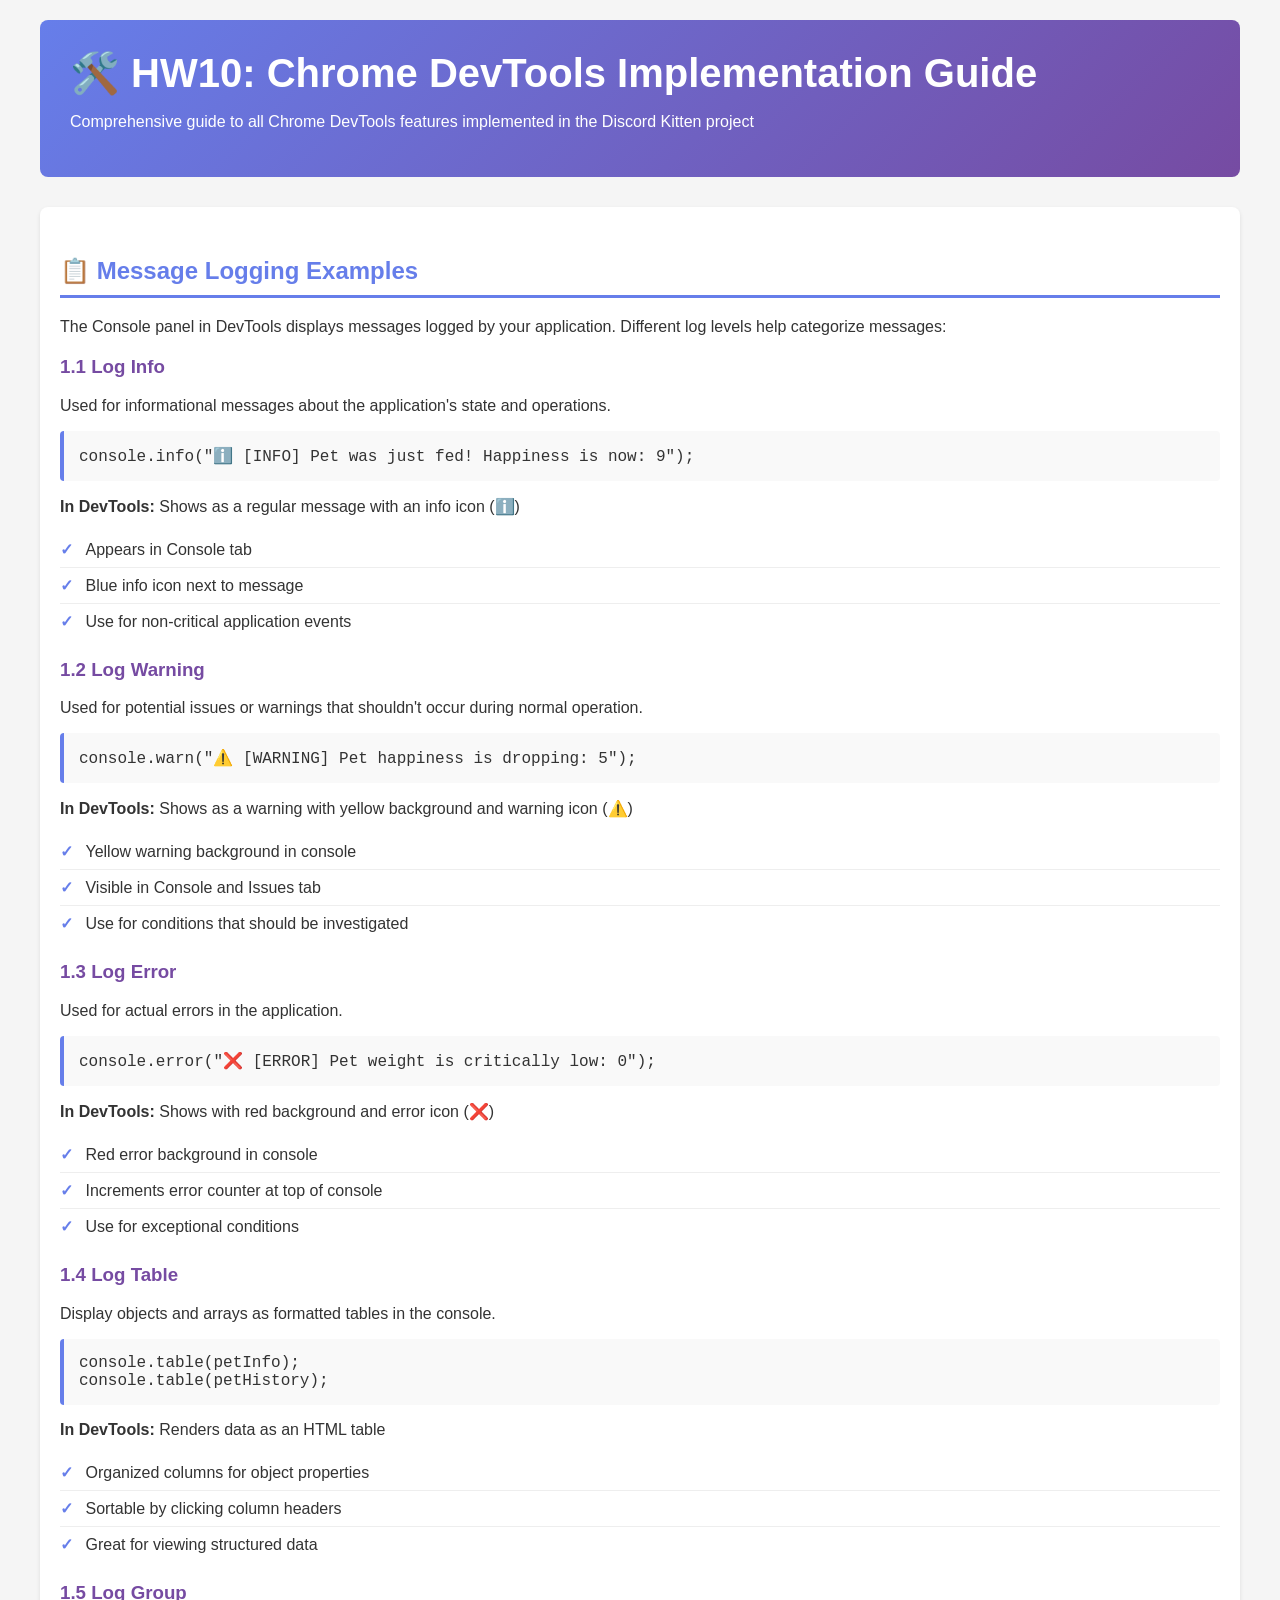
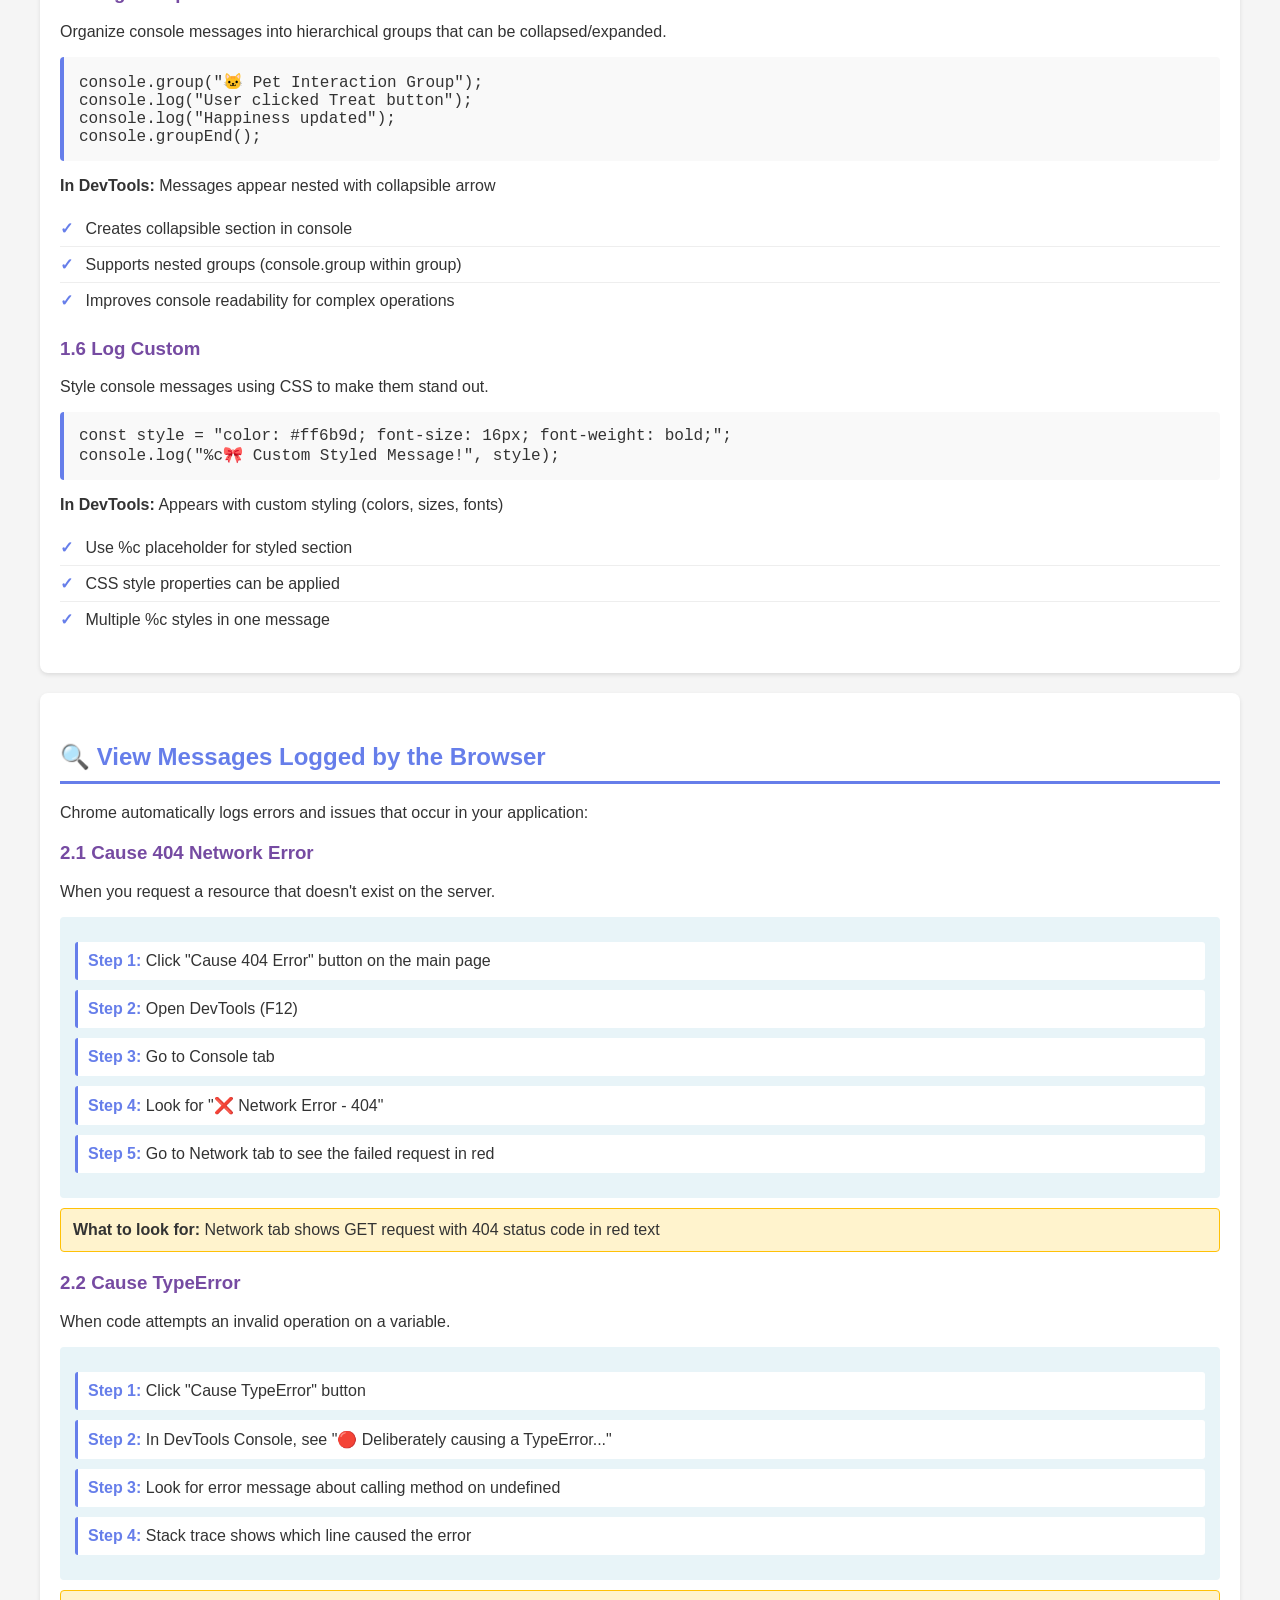
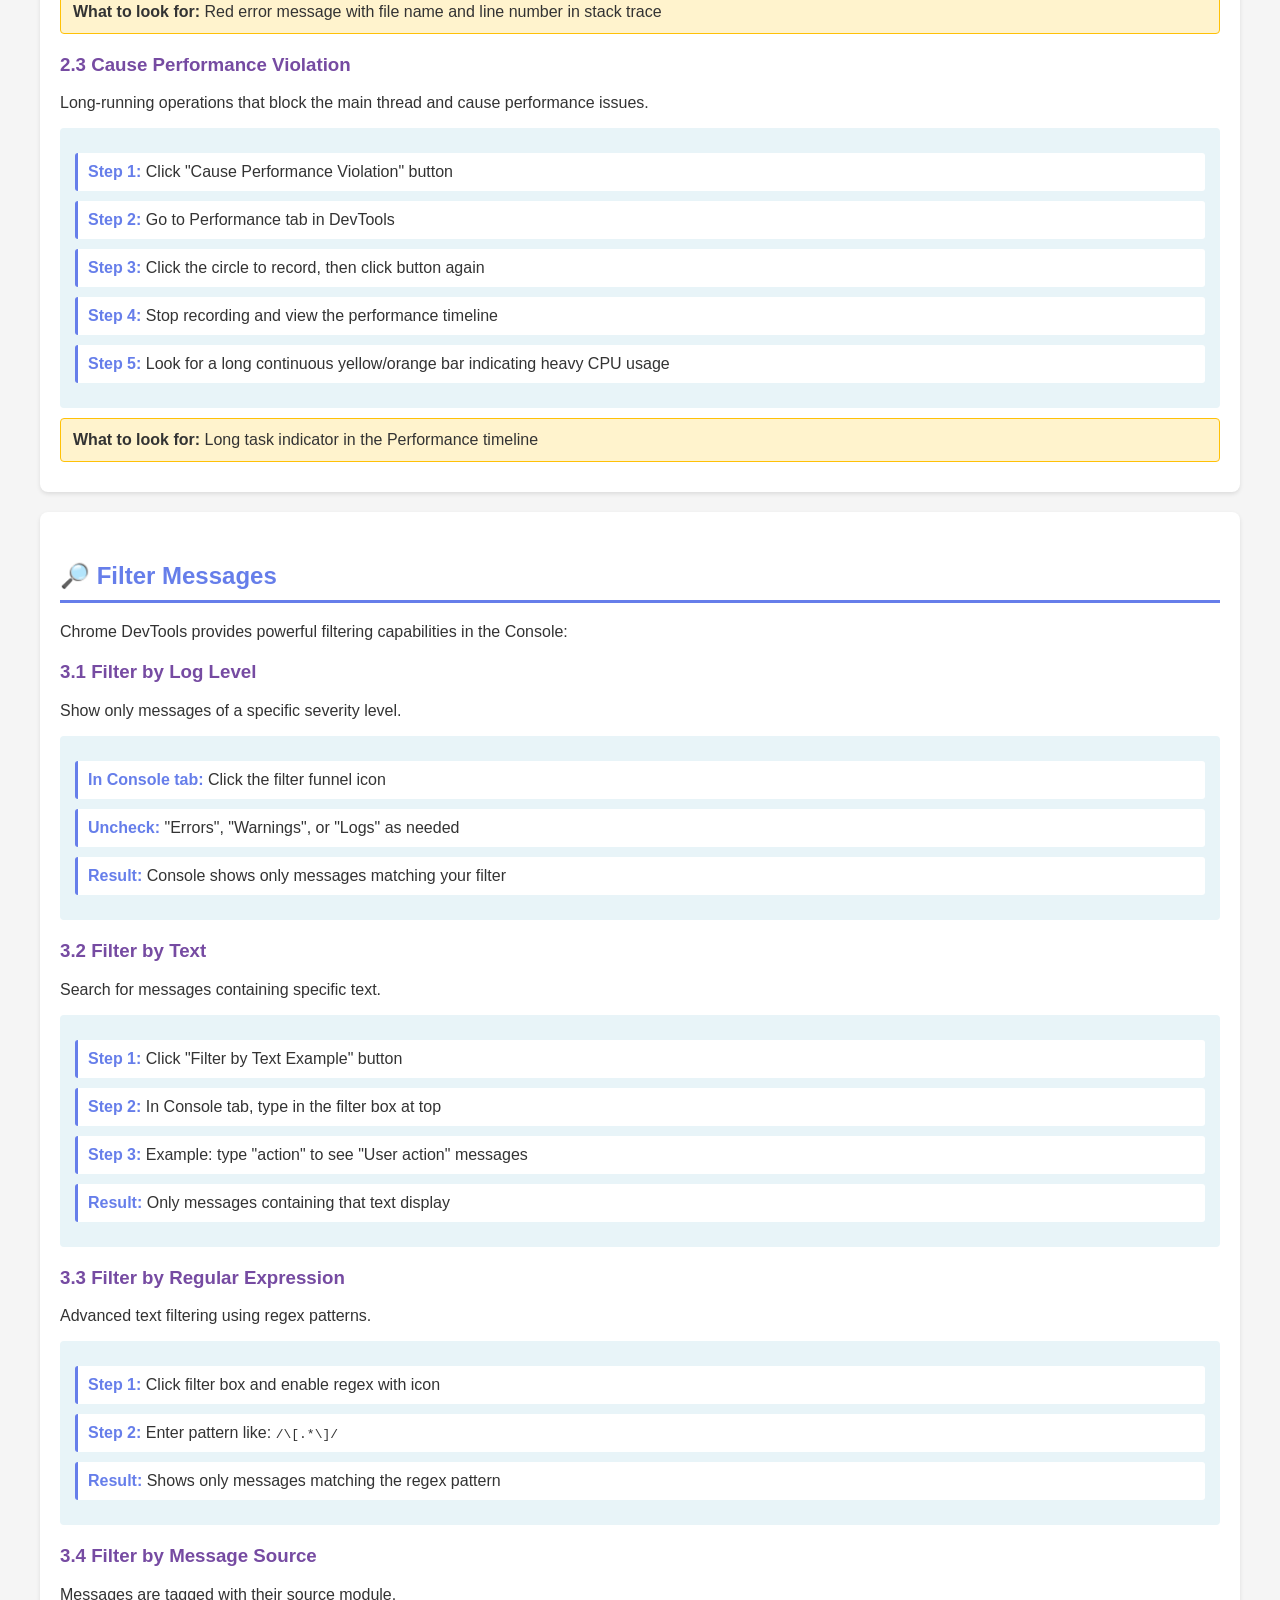
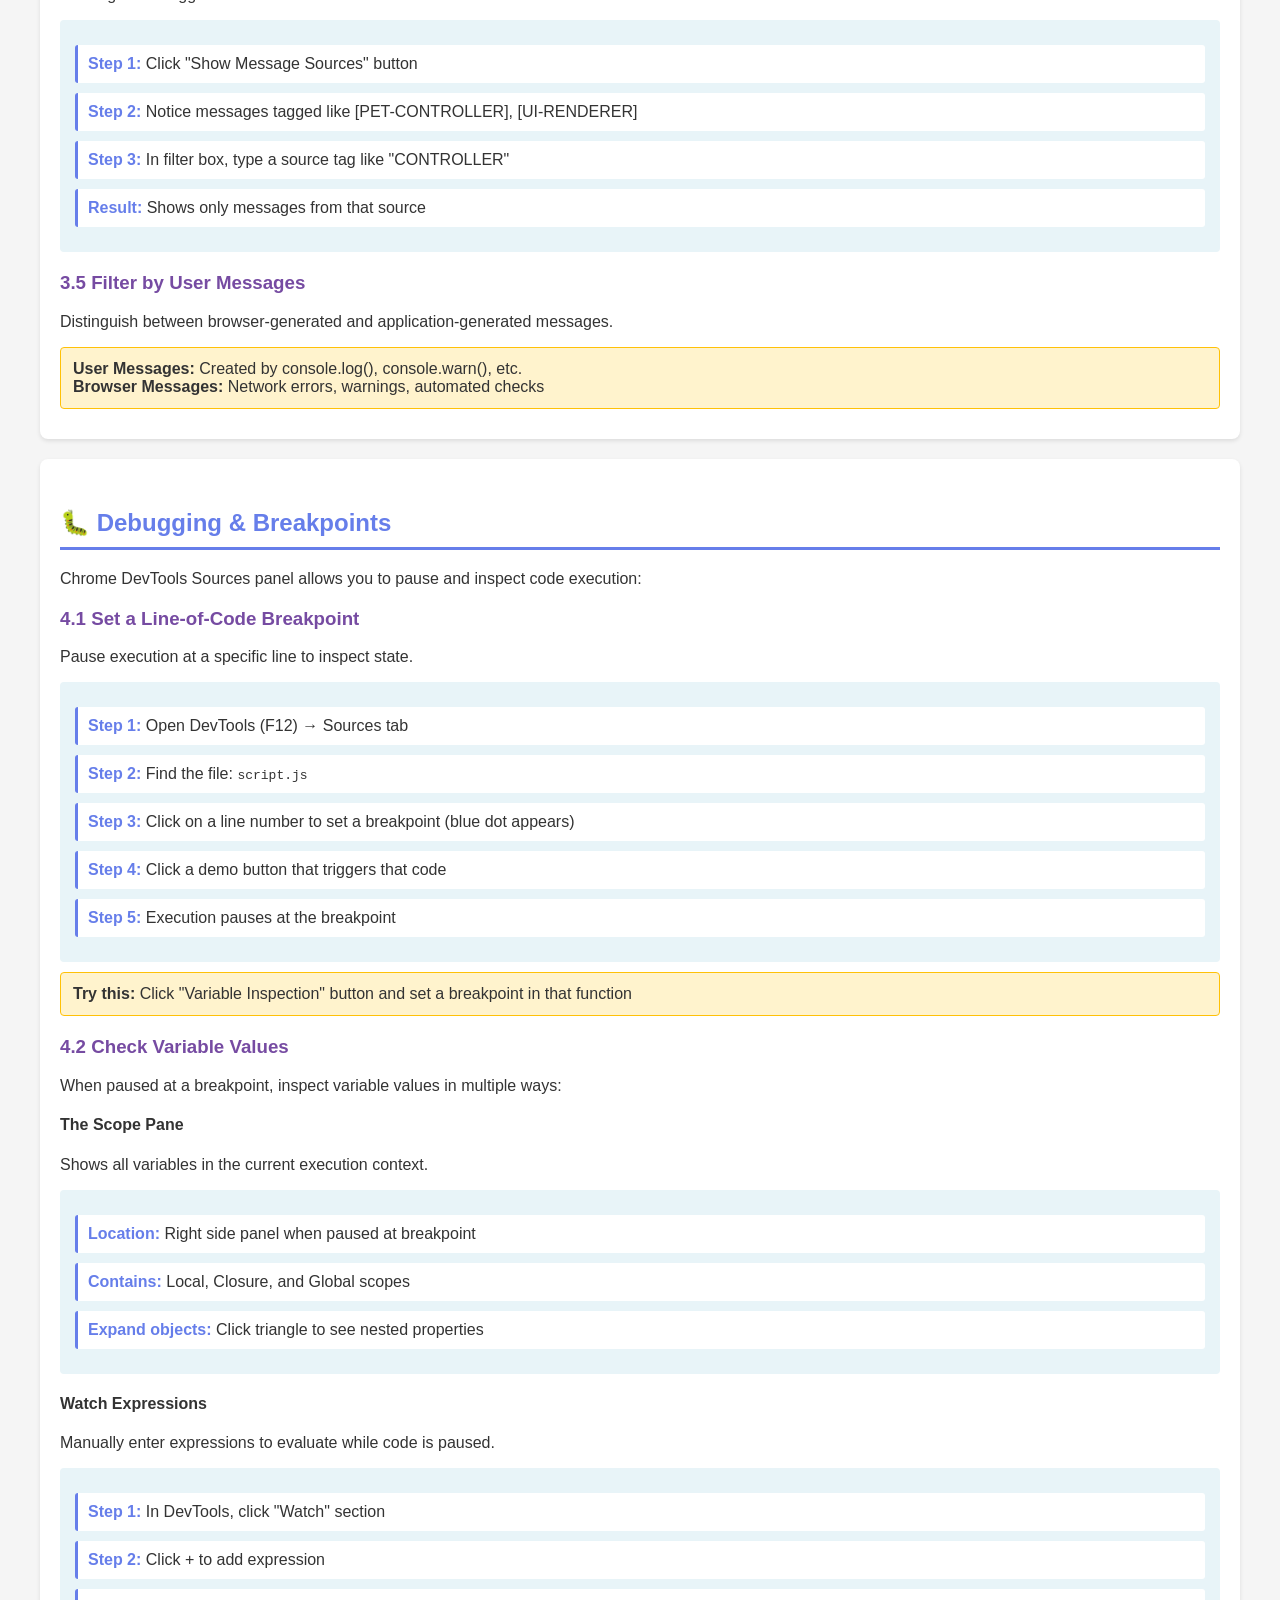
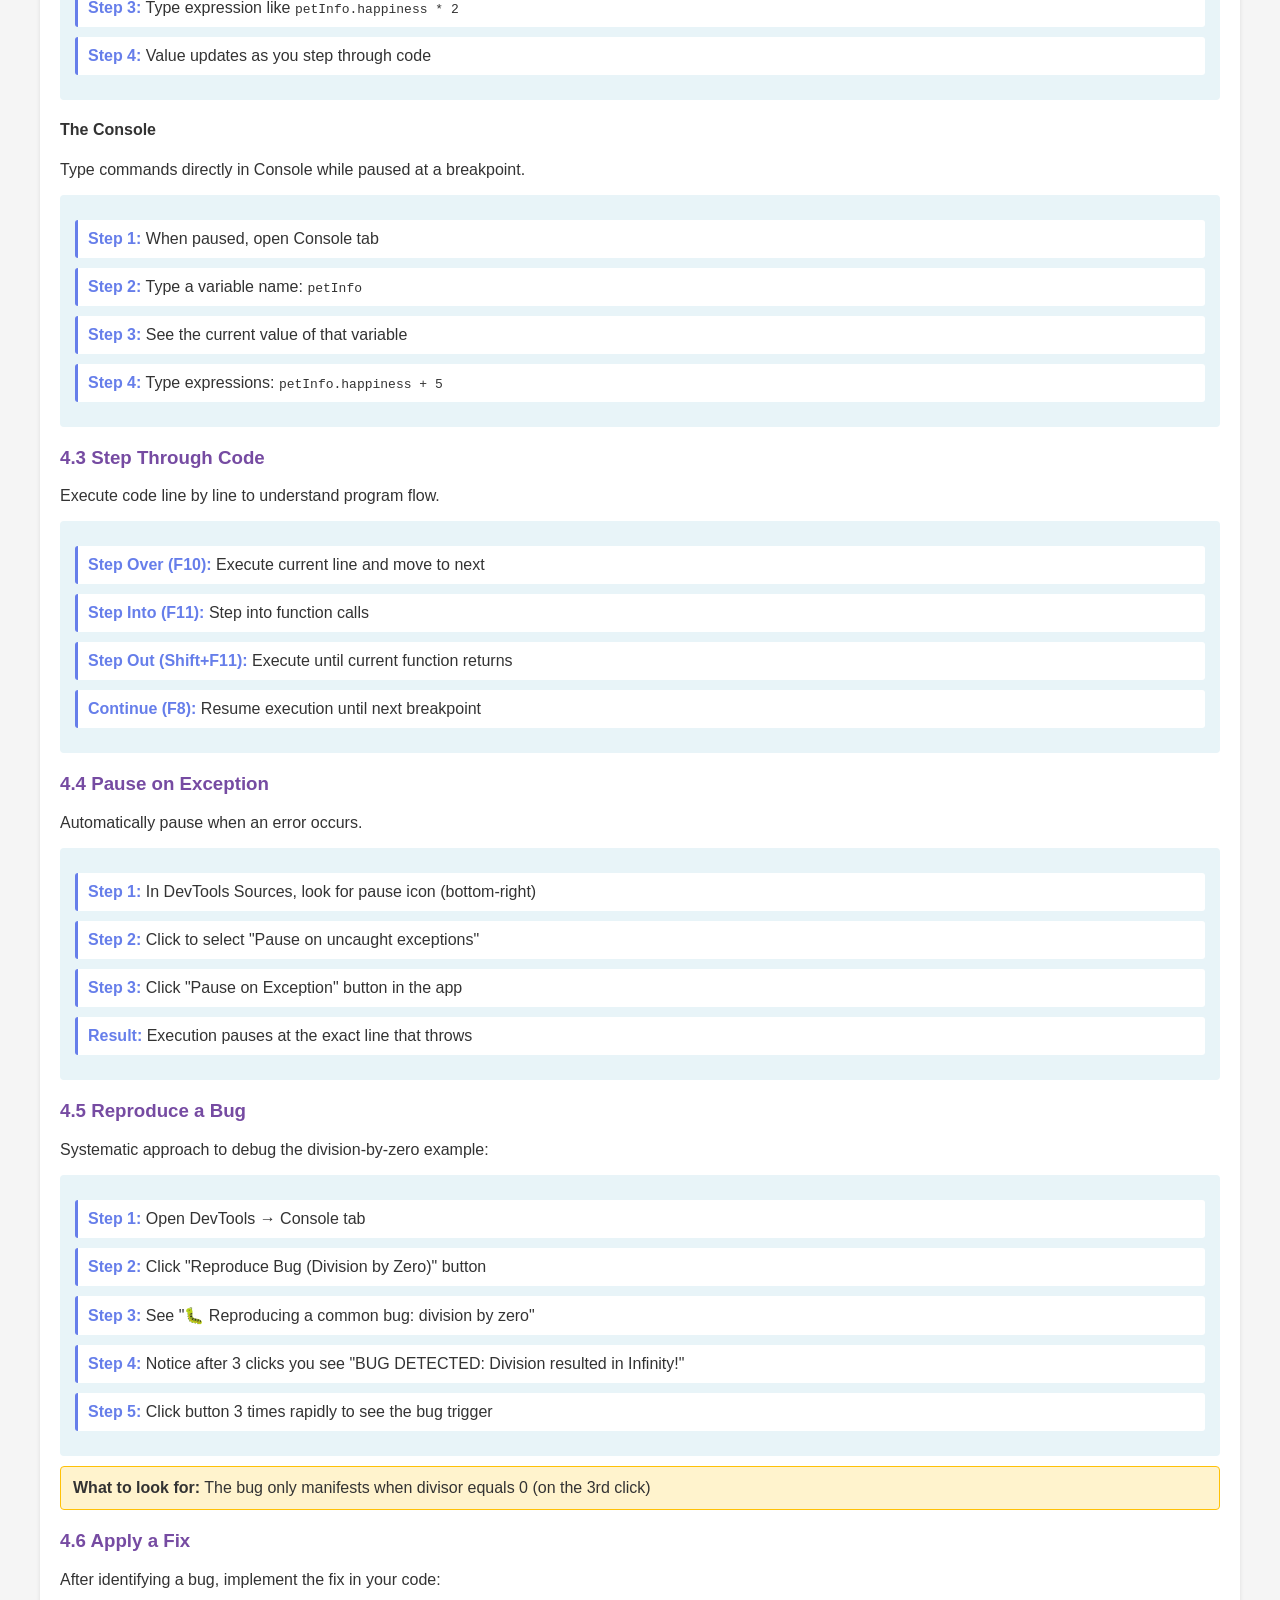
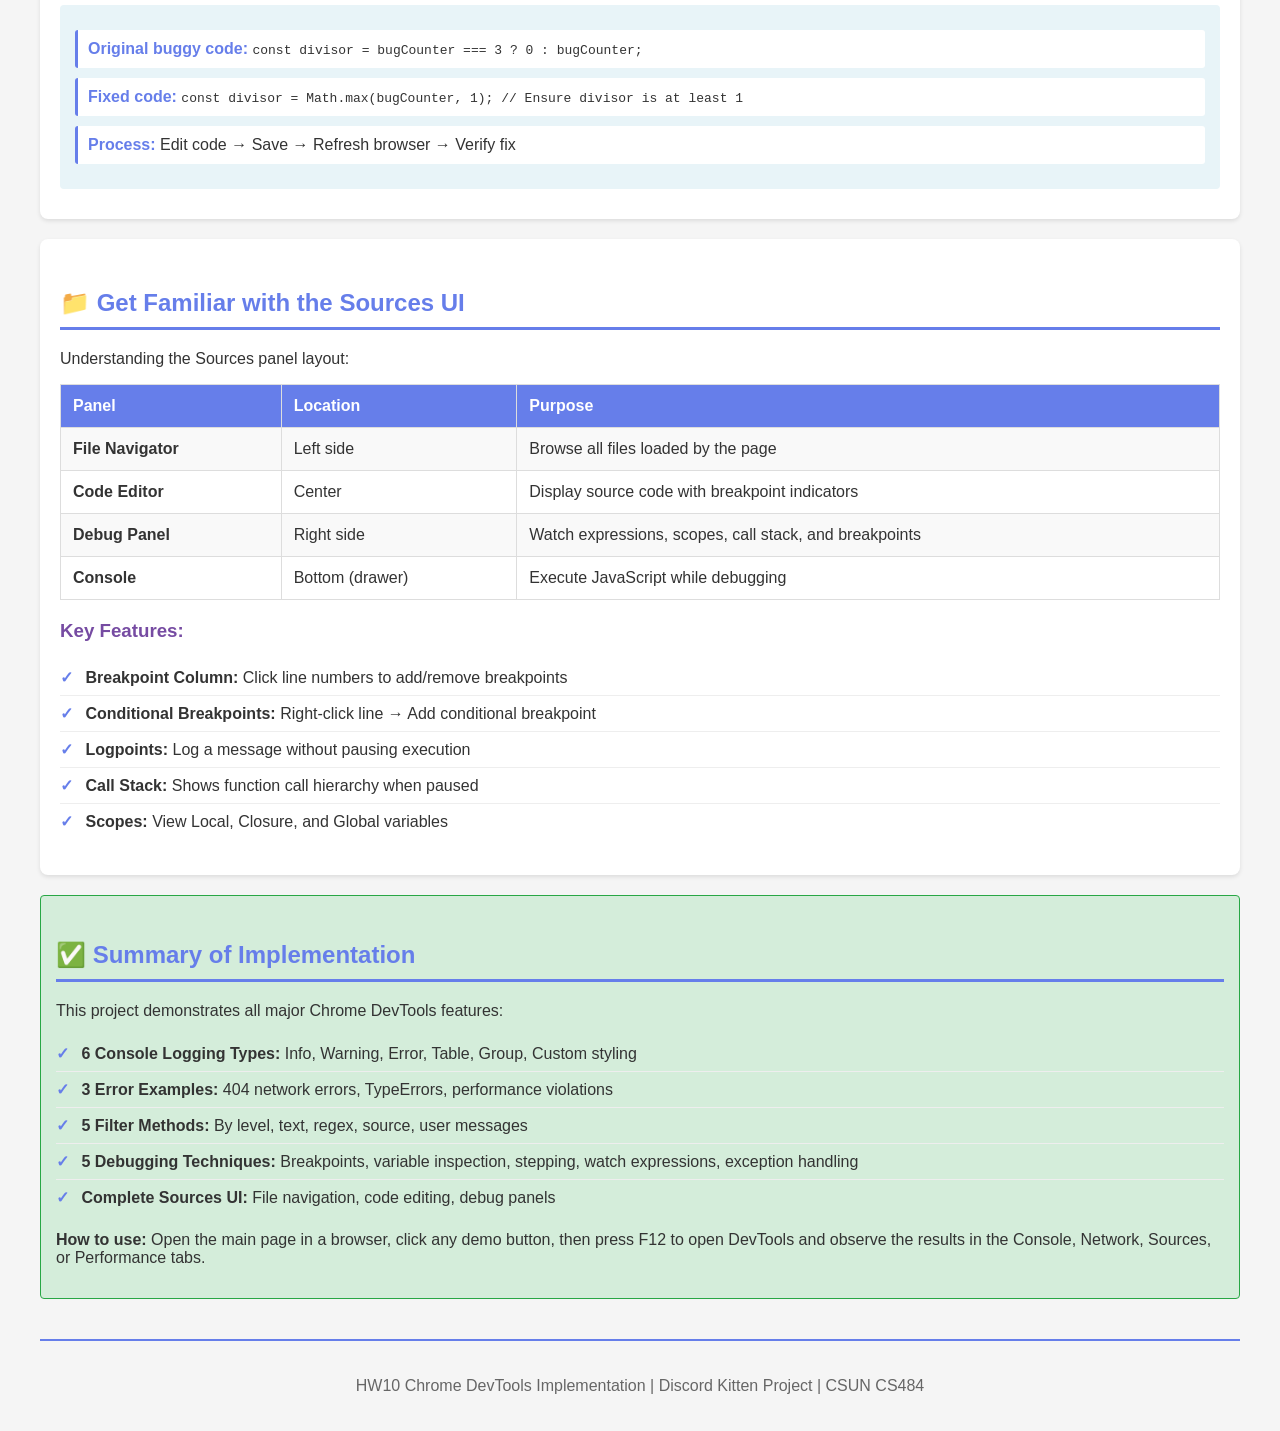
==== assets/DEVTOOLS_GUIDE.html @ e8a37732 "HW10: Add Chrome DevTools examples and implementations - Implemented 6 console logging examples: Inf" ====
<!DOCTYPE html>
<html lang="en">
<head>
    <meta charset="UTF-8">
    <meta name="viewport" content="width=device-width, initial-scale=1.0">
    <title>HW10 Chrome DevTools Implementation Guide</title>
    <style>
        body {
            font-family: 'Segoe UI', Tahoma, Geneva, Verdana, sans-serif;
            max-width: 1200px;
            margin: 0 auto;
            padding: 20px;
            background-color: #f5f5f5;
            color: #333;
        }
        header {
            background: linear-gradient(135deg, #667eea 0%, #764ba2 100%);
            color: white;
            padding: 30px;
            border-radius: 8px;
            margin-bottom: 30px;
        }
        h1 {
            margin: 0;
            font-size: 2.5em;
        }
        h2 {
            color: #667eea;
            border-bottom: 3px solid #667eea;
            padding-bottom: 10px;
            margin-top: 30px;
        }
        h3 {
            color: #764ba2;
            margin-top: 20px;
        }
        .section {
            background: white;
            padding: 20px;
            margin-bottom: 20px;
            border-radius: 8px;
            box-shadow: 0 2px 4px rgba(0,0,0,0.1);
        }
        .example {
            background: #f9f9f9;
            border-left: 4px solid #667eea;
            padding: 15px;
            margin: 10px 0;
            border-radius: 4px;
            font-family: 'Courier New', monospace;
        }
        .code-block {
            background: #2d2d2d;
            color: #f8f8f2;
            padding: 15px;
            border-radius: 4px;
            overflow-x: auto;
            font-family: 'Courier New', monospace;
            font-size: 13px;
            margin: 10px 0;
        }
        .feature-list {
            list-style: none;
            padding: 0;
        }
        .feature-list li {
            padding: 8px 0;
            border-bottom: 1px solid #eee;
        }
        .feature-list li:last-child {
            border-bottom: none;
        }
        .feature-list li:before {
            content: "✓ ";
            color: #667eea;
            font-weight: bold;
            margin-right: 8px;
        }
        .steps {
            background: #e8f4f8;
            padding: 15px;
            border-radius: 4px;
            margin: 10px 0;
        }
        .step {
            margin: 10px 0;
            padding: 10px;
            background: white;
            border-left: 3px solid #667eea;
            border-radius: 3px;
        }
        .step strong {
            color: #667eea;
        }
        table {
            width: 100%;
            border-collapse: collapse;
            margin: 15px 0;
        }
        th, td {
            border: 1px solid #ddd;
            padding: 12px;
            text-align: left;
        }
        th {
            background: #667eea;
            color: white;
        }
        tr:nth-child(even) {
            background: #f9f9f9;
        }
        .button-demo {
            display: inline-block;
            background: #667eea;
            color: white;
            padding: 8px 12px;
            border-radius: 4px;
            margin: 5px;
            font-size: 12px;
            cursor: pointer;
        }
        .note {
            background: #fff3cd;
            border: 1px solid #ffc107;
            padding: 12px;
            border-radius: 4px;
            margin: 10px 0;
        }
        .summary-box {
            background: #d4edda;
            border: 1px solid #28a745;
            padding: 15px;
            border-radius: 4px;
            margin: 20px 0;
        }
    </style>
</head>
<body>
    <header>
        <h1>🛠️ HW10: Chrome DevTools Implementation Guide</h1>
        <p>Comprehensive guide to all Chrome DevTools features implemented in the Discord Kitten project</p>
    </header>

    <!-- 1. MESSAGE LOGGING SECTION -->
    <div class="section">
        <h2>📋 Message Logging Examples</h2>
        <p>The Console panel in DevTools displays messages logged by your application. Different log levels help categorize messages:</p>

        <h3>1.1 Log Info</h3>
        <p>Used for informational messages about the application's state and operations.</p>
        <div class="example">
            console.info("ℹ️ [INFO] Pet was just fed! Happiness is now: 9");
        </div>
        <p><strong>In DevTools:</strong> Shows as a regular message with an info icon (ℹ️)</p>
        <ul class="feature-list">
            <li>Appears in Console tab</li>
            <li>Blue info icon next to message</li>
            <li>Use for non-critical application events</li>
        </ul>

        <h3>1.2 Log Warning</h3>
        <p>Used for potential issues or warnings that shouldn't occur during normal operation.</p>
        <div class="example">
            console.warn("⚠️ [WARNING] Pet happiness is dropping: 5");
        </div>
        <p><strong>In DevTools:</strong> Shows as a warning with yellow background and warning icon (⚠️)</p>
        <ul class="feature-list">
            <li>Yellow warning background in console</li>
            <li>Visible in Console and Issues tab</li>
            <li>Use for conditions that should be investigated</li>
        </ul>

        <h3>1.3 Log Error</h3>
        <p>Used for actual errors in the application.</p>
        <div class="example">
            console.error("❌ [ERROR] Pet weight is critically low: 0");
        </div>
        <p><strong>In DevTools:</strong> Shows with red background and error icon (❌)</p>
        <ul class="feature-list">
            <li>Red error background in console</li>
            <li>Increments error counter at top of console</li>
            <li>Use for exceptional conditions</li>
        </ul>

        <h3>1.4 Log Table</h3>
        <p>Display objects and arrays as formatted tables in the console.</p>
        <div class="example">
            console.table(petInfo);<br>
            console.table(petHistory);
        </div>
        <p><strong>In DevTools:</strong> Renders data as an HTML table</p>
        <ul class="feature-list">
            <li>Organized columns for object properties</li>
            <li>Sortable by clicking column headers</li>
            <li>Great for viewing structured data</li>
        </ul>

        <h3>1.5 Log Group</h3>
        <p>Organize console messages into hierarchical groups that can be collapsed/expanded.</p>
        <div class="example">
            console.group("🐱 Pet Interaction Group");<br>
            console.log("User clicked Treat button");<br>
            console.log("Happiness updated");<br>
            console.groupEnd();
        </div>
        <p><strong>In DevTools:</strong> Messages appear nested with collapsible arrow</p>
        <ul class="feature-list">
            <li>Creates collapsible section in console</li>
            <li>Supports nested groups (console.group within group)</li>
            <li>Improves console readability for complex operations</li>
        </ul>

        <h3>1.6 Log Custom</h3>
        <p>Style console messages using CSS to make them stand out.</p>
        <div class="example">
            const style = "color: #ff6b9d; font-size: 16px; font-weight: bold;";<br>
            console.log("%c🎀 Custom Styled Message!", style);
        </div>
        <p><strong>In DevTools:</strong> Appears with custom styling (colors, sizes, fonts)</p>
        <ul class="feature-list">
            <li>Use %c placeholder for styled section</li>
            <li>CSS style properties can be applied</li>
            <li>Multiple %c styles in one message</li>
        </ul>
    </div>

    <!-- 2. VIEW MESSAGES LOGGED BY BROWSER -->
    <div class="section">
        <h2>🔍 View Messages Logged by the Browser</h2>
        <p>Chrome automatically logs errors and issues that occur in your application:</p>

        <h3>2.1 Cause 404 Network Error</h3>
        <p>When you request a resource that doesn't exist on the server.</p>
        <div class="steps">
            <div class="step"><strong>Step 1:</strong> Click "Cause 404 Error" button on the main page</div>
            <div class="step"><strong>Step 2:</strong> Open DevTools (F12)</div>
            <div class="step"><strong>Step 3:</strong> Go to Console tab</div>
            <div class="step"><strong>Step 4:</strong> Look for "❌ Network Error - 404"</div>
            <div class="step"><strong>Step 5:</strong> Go to Network tab to see the failed request in red</div>
        </div>
        <div class="note">
            <strong>What to look for:</strong> Network tab shows GET request with 404 status code in red text
        </div>

        <h3>2.2 Cause TypeError</h3>
        <p>When code attempts an invalid operation on a variable.</p>
        <div class="steps">
            <div class="step"><strong>Step 1:</strong> Click "Cause TypeError" button</div>
            <div class="step"><strong>Step 2:</strong> In DevTools Console, see "🔴 Deliberately causing a TypeError..."</div>
            <div class="step"><strong>Step 3:</strong> Look for error message about calling method on undefined</div>
            <div class="step"><strong>Step 4:</strong> Stack trace shows which line caused the error</div>
        </div>
        <div class="note">
            <strong>What to look for:</strong> Red error message with file name and line number in stack trace
        </div>

        <h3>2.3 Cause Performance Violation</h3>
        <p>Long-running operations that block the main thread and cause performance issues.</p>
        <div class="steps">
            <div class="step"><strong>Step 1:</strong> Click "Cause Performance Violation" button</div>
            <div class="step"><strong>Step 2:</strong> Go to Performance tab in DevTools</div>
            <div class="step"><strong>Step 3:</strong> Click the circle to record, then click button again</div>
            <div class="step"><strong>Step 4:</strong> Stop recording and view the performance timeline</div>
            <div class="step"><strong>Step 5:</strong> Look for a long continuous yellow/orange bar indicating heavy CPU usage</div>
        </div>
        <div class="note">
            <strong>What to look for:</strong> Long task indicator in the Performance timeline
        </div>
    </div>

    <!-- 3. FILTER MESSAGES -->
    <div class="section">
        <h2>🔎 Filter Messages</h2>
        <p>Chrome DevTools provides powerful filtering capabilities in the Console:</p>

        <h3>3.1 Filter by Log Level</h3>
        <p>Show only messages of a specific severity level.</p>
        <div class="steps">
            <div class="step"><strong>In Console tab:</strong> Click the filter funnel icon</div>
            <div class="step"><strong>Uncheck:</strong> "Errors", "Warnings", or "Logs" as needed</div>
            <div class="step"><strong>Result:</strong> Console shows only messages matching your filter</div>
        </div>

        <h3>3.2 Filter by Text</h3>
        <p>Search for messages containing specific text.</p>
        <div class="steps">
            <div class="step"><strong>Step 1:</strong> Click "Filter by Text Example" button</div>
            <div class="step"><strong>Step 2:</strong> In Console tab, type in the filter box at top</div>
            <div class="step"><strong>Step 3:</strong> Example: type "action" to see "User action" messages</div>
            <div class="step"><strong>Result:</strong> Only messages containing that text display</div>
        </div>

        <h3>3.3 Filter by Regular Expression</h3>
        <p>Advanced text filtering using regex patterns.</p>
        <div class="steps">
            <div class="step"><strong>Step 1:</strong> Click filter box and enable regex with icon</div>
            <div class="step"><strong>Step 2:</strong> Enter pattern like: <code>/\[.*\]/</code></div>
            <div class="step"><strong>Result:</strong> Shows only messages matching the regex pattern</div>
        </div>

        <h3>3.4 Filter by Message Source</h3>
        <p>Messages are tagged with their source module.</p>
        <div class="steps">
            <div class="step"><strong>Step 1:</strong> Click "Show Message Sources" button</div>
            <div class="step"><strong>Step 2:</strong> Notice messages tagged like [PET-CONTROLLER], [UI-RENDERER]</div>
            <div class="step"><strong>Step 3:</strong> In filter box, type a source tag like "CONTROLLER"</div>
            <div class="step"><strong>Result:</strong> Shows only messages from that source</div>
        </div>

        <h3>3.5 Filter by User Messages</h3>
        <p>Distinguish between browser-generated and application-generated messages.</p>
        <div class="note">
            <strong>User Messages:</strong> Created by console.log(), console.warn(), etc.<br>
            <strong>Browser Messages:</strong> Network errors, warnings, automated checks
        </div>
    </div>

    <!-- 4. DEBUGGING & BREAKPOINTS -->
    <div class="section">
        <h2>🐛 Debugging & Breakpoints</h2>
        <p>Chrome DevTools Sources panel allows you to pause and inspect code execution:</p>

        <h3>4.1 Set a Line-of-Code Breakpoint</h3>
        <p>Pause execution at a specific line to inspect state.</p>
        <div class="steps">
            <div class="step"><strong>Step 1:</strong> Open DevTools (F12) → Sources tab</div>
            <div class="step"><strong>Step 2:</strong> Find the file: <code>script.js</code></div>
            <div class="step"><strong>Step 3:</strong> Click on a line number to set a breakpoint (blue dot appears)</div>
            <div class="step"><strong>Step 4:</strong> Click a demo button that triggers that code</div>
            <div class="step"><strong>Step 5:</strong> Execution pauses at the breakpoint</div>
        </div>
        <div class="note">
            <strong>Try this:</strong> Click "Variable Inspection" button and set a breakpoint in that function
        </div>

        <h3>4.2 Check Variable Values</h3>
        <p>When paused at a breakpoint, inspect variable values in multiple ways:</p>

        <h4>The Scope Pane</h4>
        <p>Shows all variables in the current execution context.</p>
        <div class="steps">
            <div class="step"><strong>Location:</strong> Right side panel when paused at breakpoint</div>
            <div class="step"><strong>Contains:</strong> Local, Closure, and Global scopes</div>
            <div class="step"><strong>Expand objects:</strong> Click triangle to see nested properties</div>
        </div>

        <h4>Watch Expressions</h4>
        <p>Manually enter expressions to evaluate while code is paused.</p>
        <div class="steps">
            <div class="step"><strong>Step 1:</strong> In DevTools, click "Watch" section</div>
            <div class="step"><strong>Step 2:</strong> Click + to add expression</div>
            <div class="step"><strong>Step 3:</strong> Type expression like <code>petInfo.happiness * 2</code></div>
            <div class="step"><strong>Step 4:</strong> Value updates as you step through code</div>
        </div>

        <h4>The Console</h4>
        <p>Type commands directly in Console while paused at a breakpoint.</p>
        <div class="steps">
            <div class="step"><strong>Step 1:</strong> When paused, open Console tab</div>
            <div class="step"><strong>Step 2:</strong> Type a variable name: <code>petInfo</code></div>
            <div class="step"><strong>Step 3:</strong> See the current value of that variable</div>
            <div class="step"><strong>Step 4:</strong> Type expressions: <code>petInfo.happiness + 5</code></div>
        </div>

        <h3>4.3 Step Through Code</h3>
        <p>Execute code line by line to understand program flow.</p>
        <div class="steps">
            <div class="step"><strong>Step Over (F10):</strong> Execute current line and move to next</div>
            <div class="step"><strong>Step Into (F11):</strong> Step into function calls</div>
            <div class="step"><strong>Step Out (Shift+F11):</strong> Execute until current function returns</div>
            <div class="step"><strong>Continue (F8):</strong> Resume execution until next breakpoint</div>
        </div>

        <h3>4.4 Pause on Exception</h3>
        <p>Automatically pause when an error occurs.</p>
        <div class="steps">
            <div class="step"><strong>Step 1:</strong> In DevTools Sources, look for pause icon (bottom-right)</div>
            <div class="step"><strong>Step 2:</strong> Click to select "Pause on uncaught exceptions"</div>
            <div class="step"><strong>Step 3:</strong> Click "Pause on Exception" button in the app</div>
            <div class="step"><strong>Result:</strong> Execution pauses at the exact line that throws</div>
        </div>

        <h3>4.5 Reproduce a Bug</h3>
        <p>Systematic approach to debug the division-by-zero example:</p>
        <div class="steps">
            <div class="step"><strong>Step 1:</strong> Open DevTools → Console tab</div>
            <div class="step"><strong>Step 2:</strong> Click "Reproduce Bug (Division by Zero)" button</div>
            <div class="step"><strong>Step 3:</strong> See "🐛 Reproducing a common bug: division by zero"</div>
            <div class="step"><strong>Step 4:</strong> Notice after 3 clicks you see "BUG DETECTED: Division resulted in Infinity!"</div>
            <div class="step"><strong>Step 5:</strong> Click button 3 times rapidly to see the bug trigger</div>
        </div>
        <div class="note">
            <strong>What to look for:</strong> The bug only manifests when divisor equals 0 (on the 3rd click)
        </div>

        <h3>4.6 Apply a Fix</h3>
        <p>After identifying a bug, implement the fix in your code:</p>
        <div class="steps">
            <div class="step"><strong>Original buggy code:</strong> <code>const divisor = bugCounter === 3 ? 0 : bugCounter;</code></div>
            <div class="step"><strong>Fixed code:</strong> <code>const divisor = Math.max(bugCounter, 1); // Ensure divisor is at least 1</code></div>
            <div class="step"><strong>Process:</strong> Edit code → Save → Refresh browser → Verify fix</div>
        </div>
    </div>

    <!-- 5. SOURCES UI -->
    <div class="section">
        <h2>📁 Get Familiar with the Sources UI</h2>
        <p>Understanding the Sources panel layout:</p>

        <table>
            <tr>
                <th>Panel</th>
                <th>Location</th>
                <th>Purpose</th>
            </tr>
            <tr>
                <td><strong>File Navigator</strong></td>
                <td>Left side</td>
                <td>Browse all files loaded by the page</td>
            </tr>
            <tr>
                <td><strong>Code Editor</strong></td>
                <td>Center</td>
                <td>Display source code with breakpoint indicators</td>
            </tr>
            <tr>
                <td><strong>Debug Panel</strong></td>
                <td>Right side</td>
                <td>Watch expressions, scopes, call stack, and breakpoints</td>
            </tr>
            <tr>
                <td><strong>Console</strong></td>
                <td>Bottom (drawer)</td>
                <td>Execute JavaScript while debugging</td>
            </tr>
        </table>

        <h3>Key Features:</h3>
        <ul class="feature-list">
            <li><strong>Breakpoint Column:</strong> Click line numbers to add/remove breakpoints</li>
            <li><strong>Conditional Breakpoints:</strong> Right-click line → Add conditional breakpoint</li>
            <li><strong>Logpoints:</strong> Log a message without pausing execution</li>
            <li><strong>Call Stack:</strong> Shows function call hierarchy when paused</li>
            <li><strong>Scopes:</strong> View Local, Closure, and Global variables</li>
        </ul>
    </div>

    <!-- SUMMARY -->
    <div class="summary-box">
        <h2>✅ Summary of Implementation</h2>
        <p>This project demonstrates all major Chrome DevTools features:</p>
        <ul class="feature-list">
            <li><strong>6 Console Logging Types:</strong> Info, Warning, Error, Table, Group, Custom styling</li>
            <li><strong>3 Error Examples:</strong> 404 network errors, TypeErrors, performance violations</li>
            <li><strong>5 Filter Methods:</strong> By level, text, regex, source, user messages</li>
            <li><strong>5 Debugging Techniques:</strong> Breakpoints, variable inspection, stepping, watch expressions, exception handling</li>
            <li><strong>Complete Sources UI:</strong> File navigation, code editing, debug panels</li>
        </ul>
        <p><strong>How to use:</strong> Open the main page in a browser, click any demo button, then press F12 to open DevTools and observe the results in the Console, Network, Sources, or Performance tabs.</p>
    </div>

    <footer style="margin-top: 40px; padding-top: 20px; border-top: 2px solid #667eea; text-align: center; color: #666;">
        <p>HW10 Chrome DevTools Implementation | Discord Kitten Project | CSUN CS484</p>
    </footer>
</body>
</html>
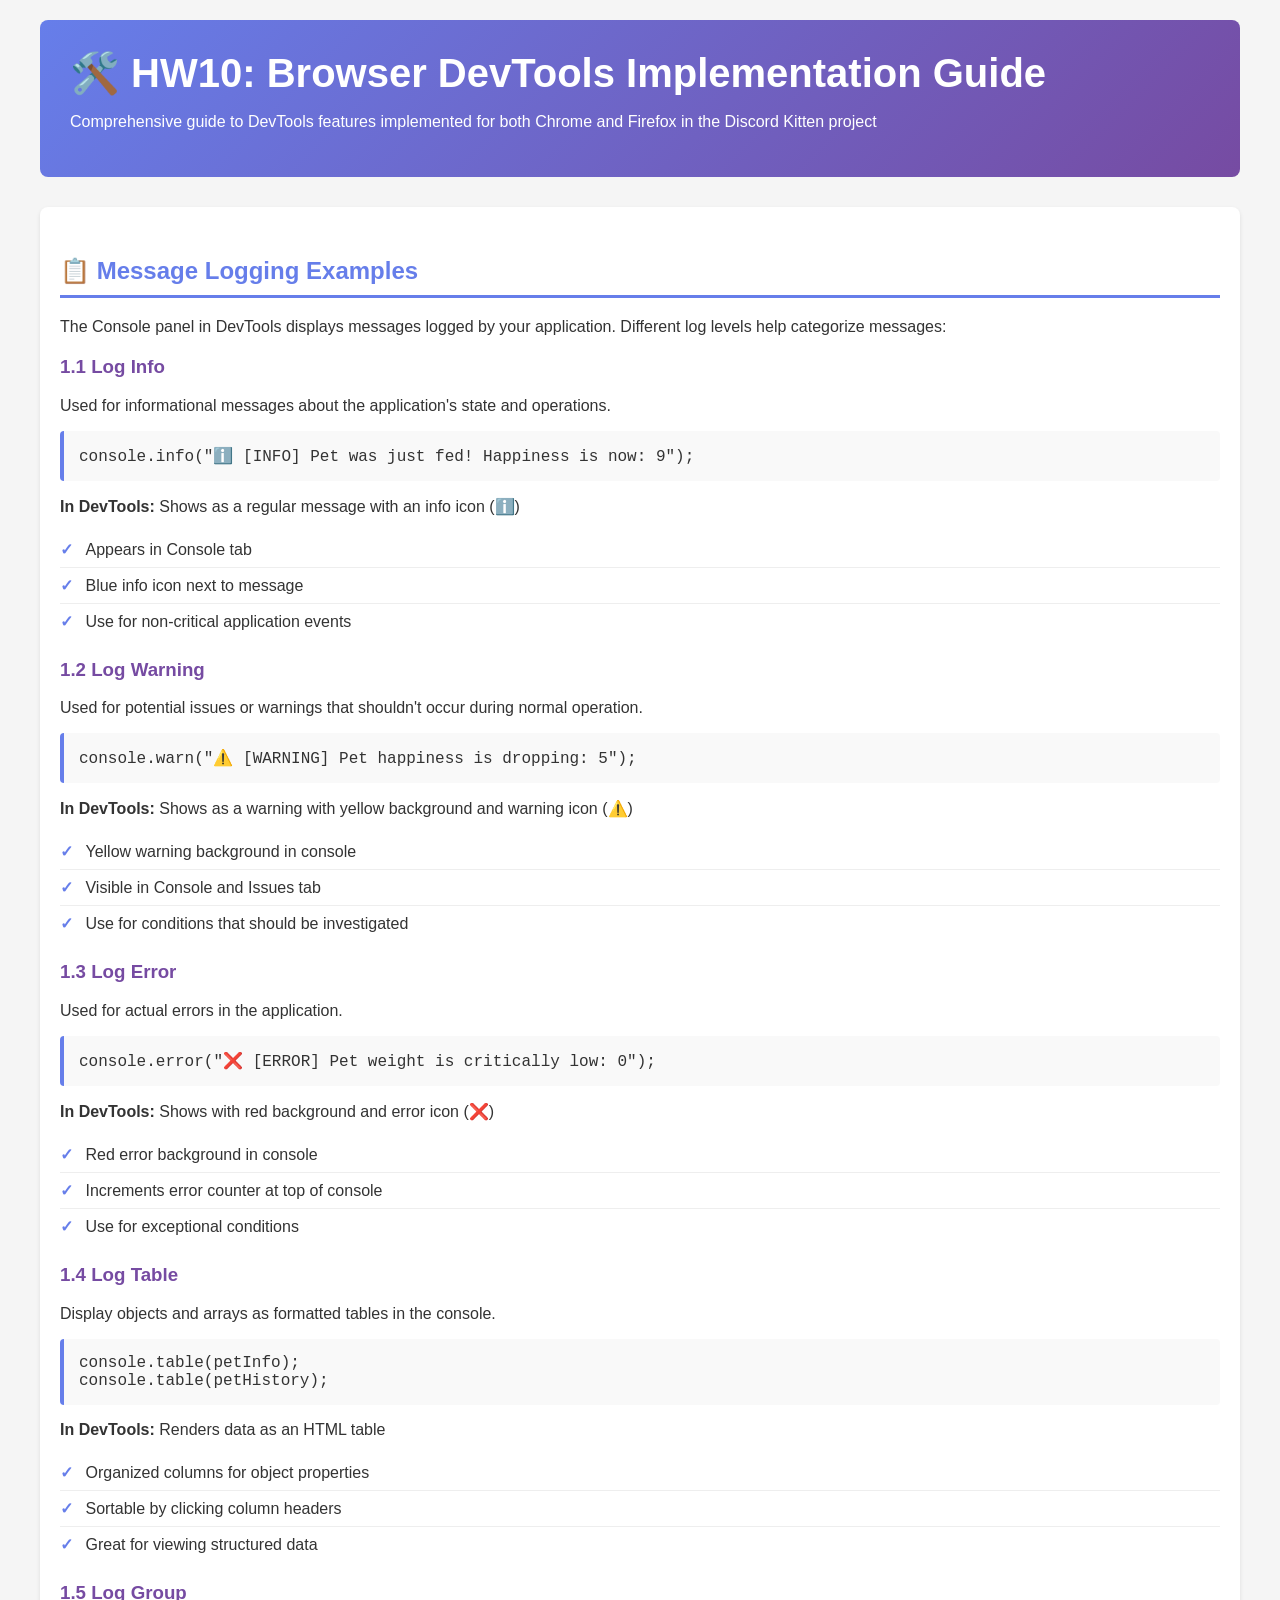
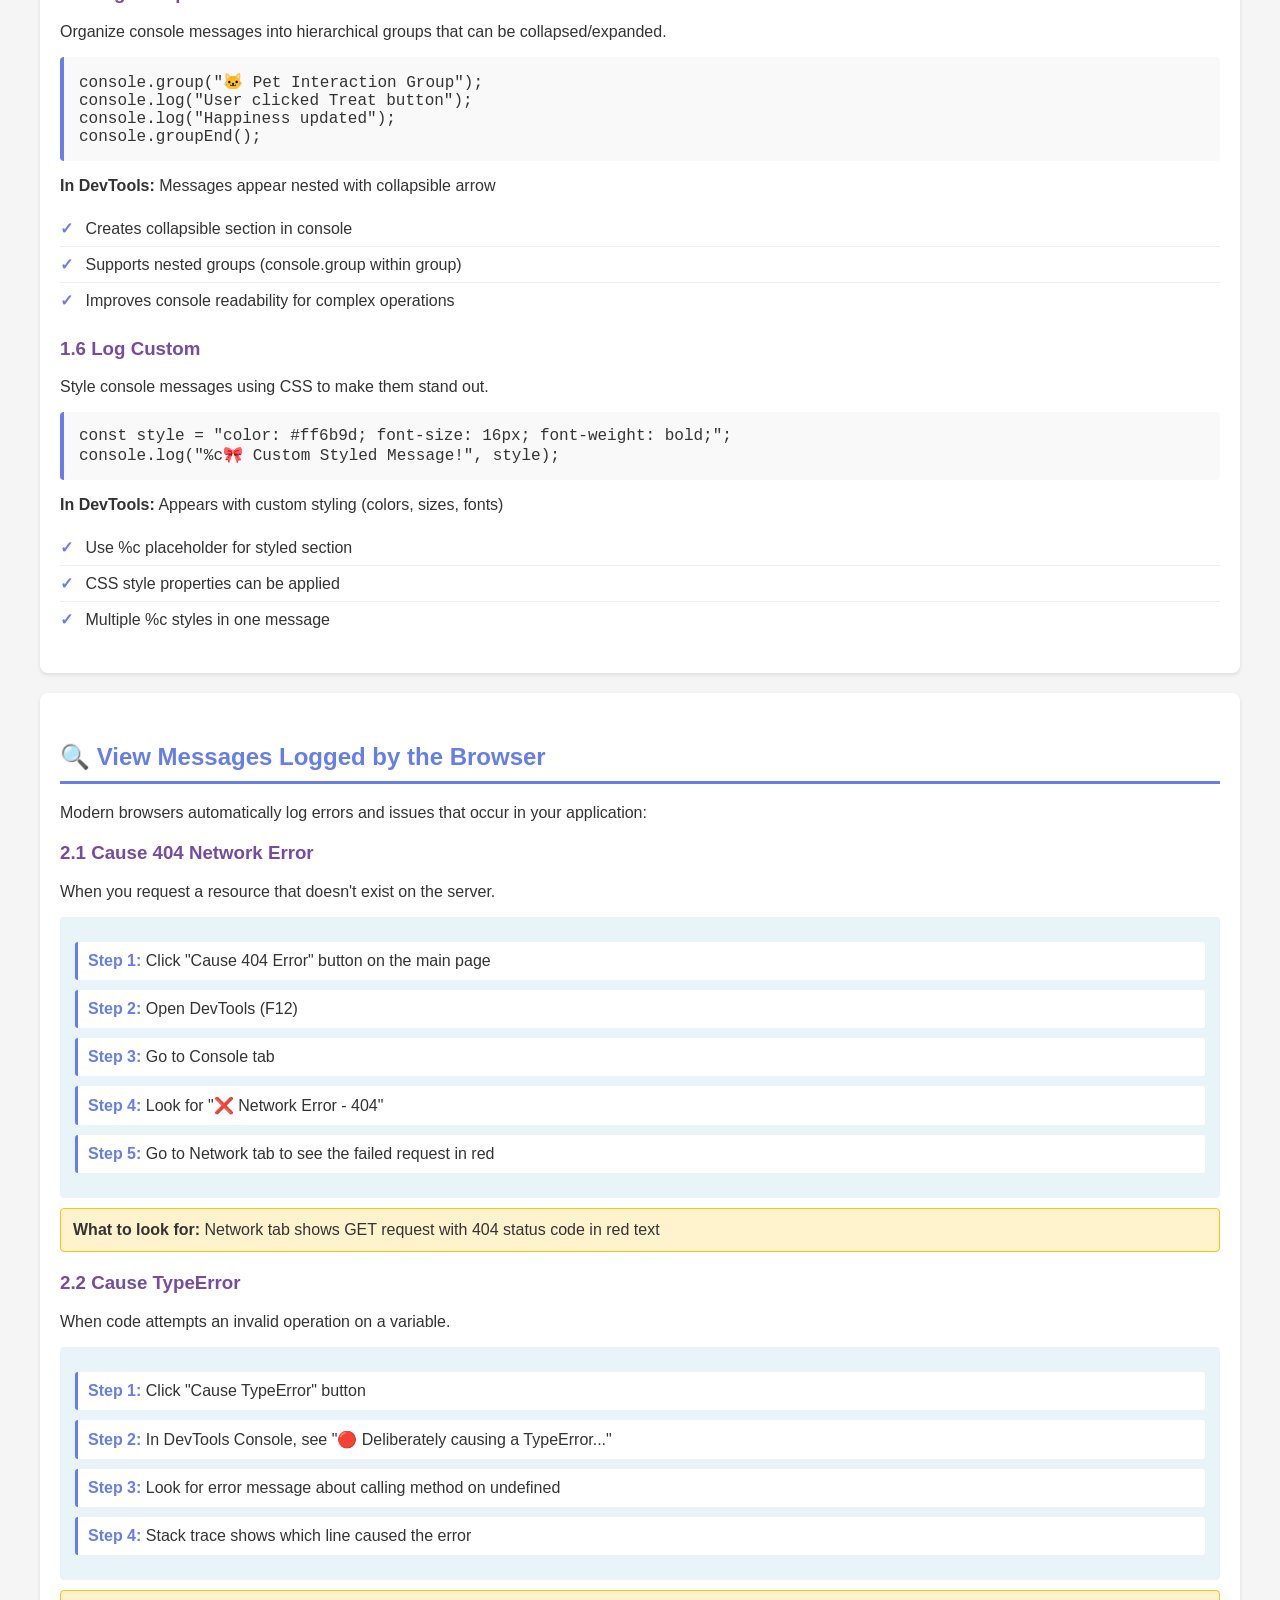
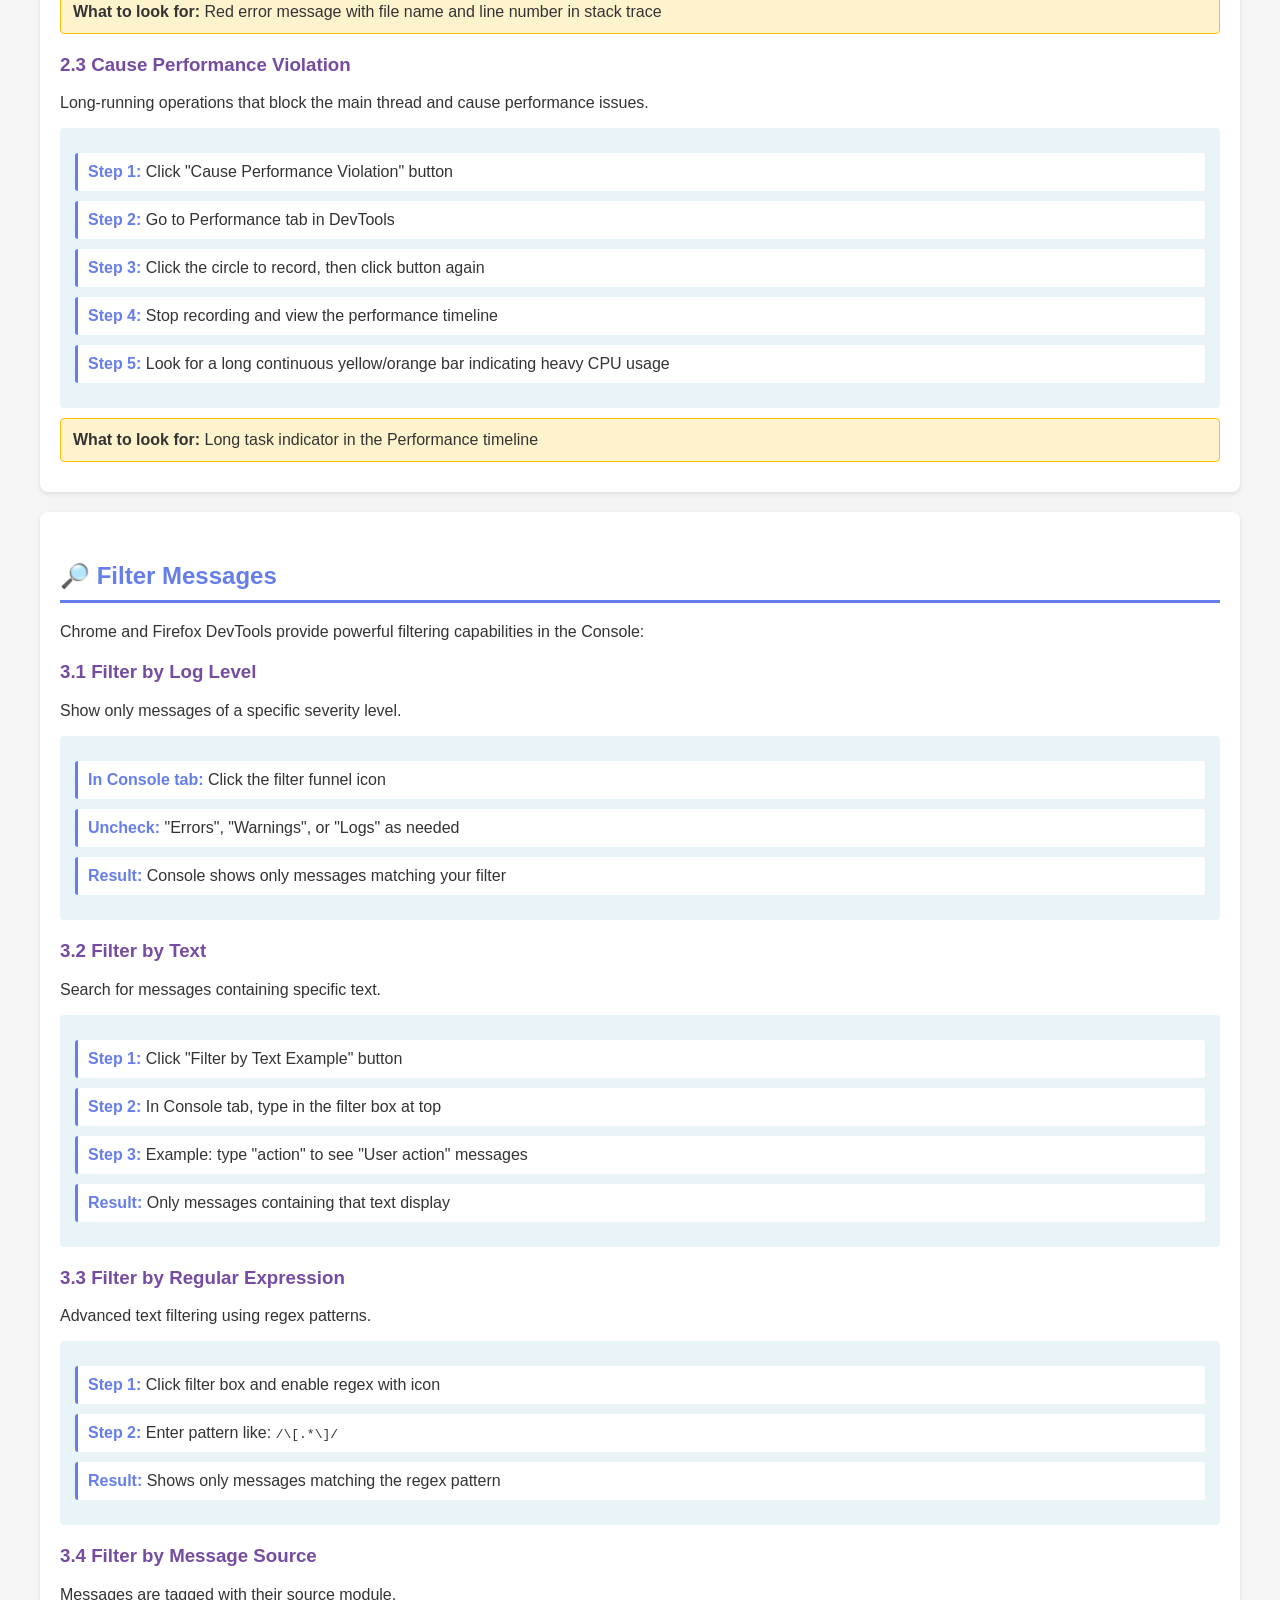
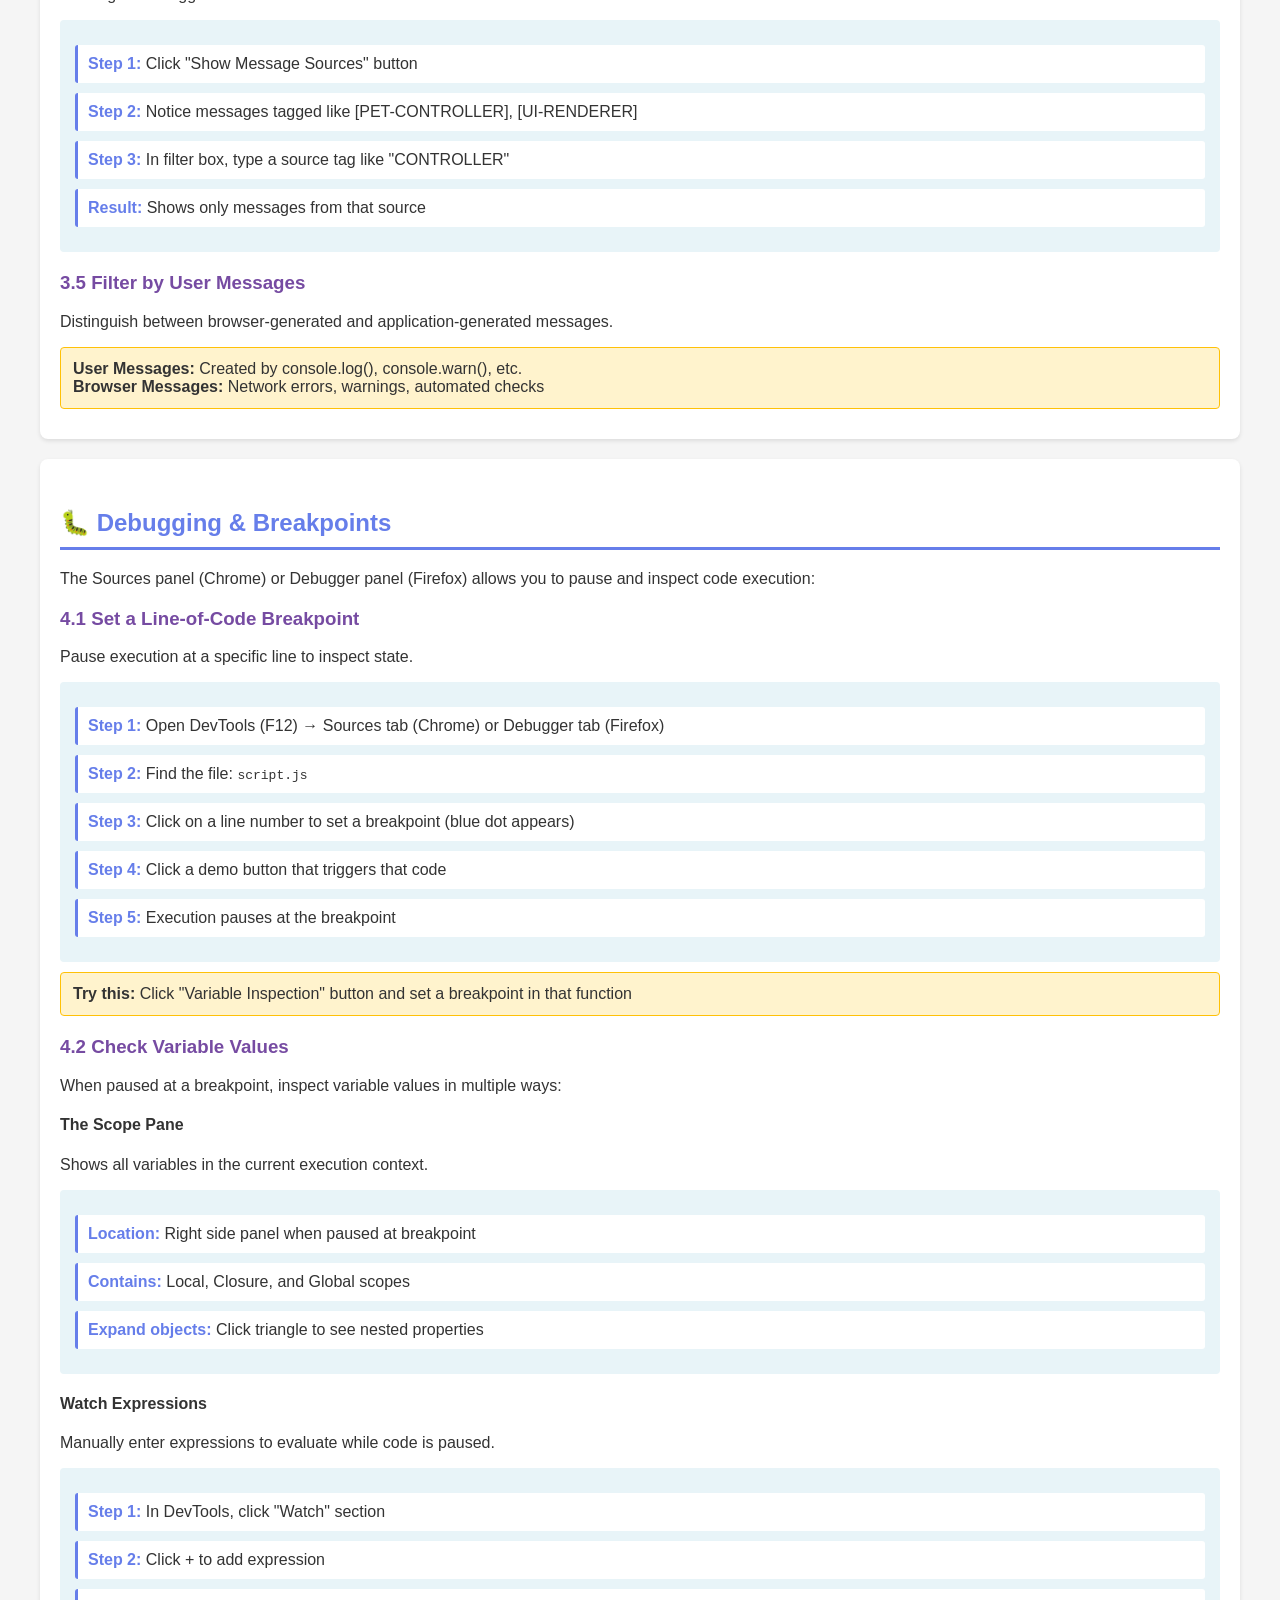
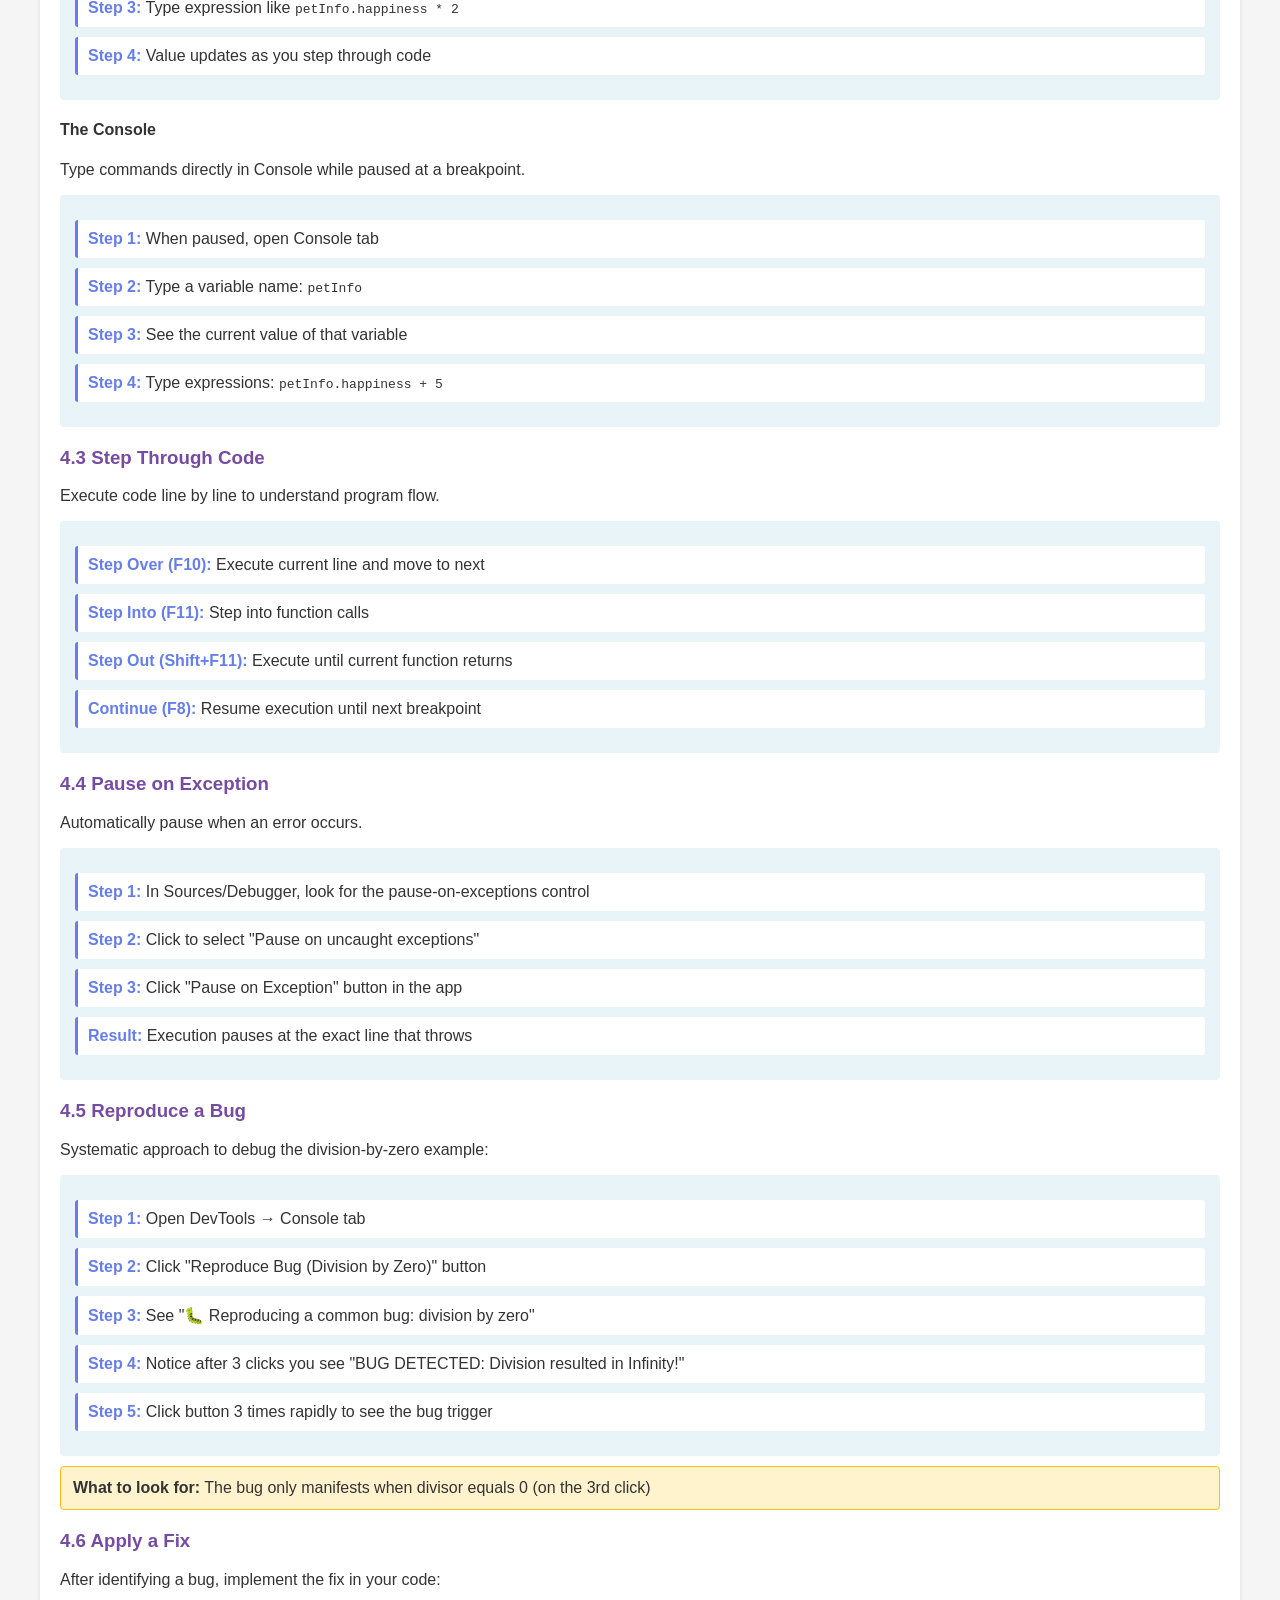
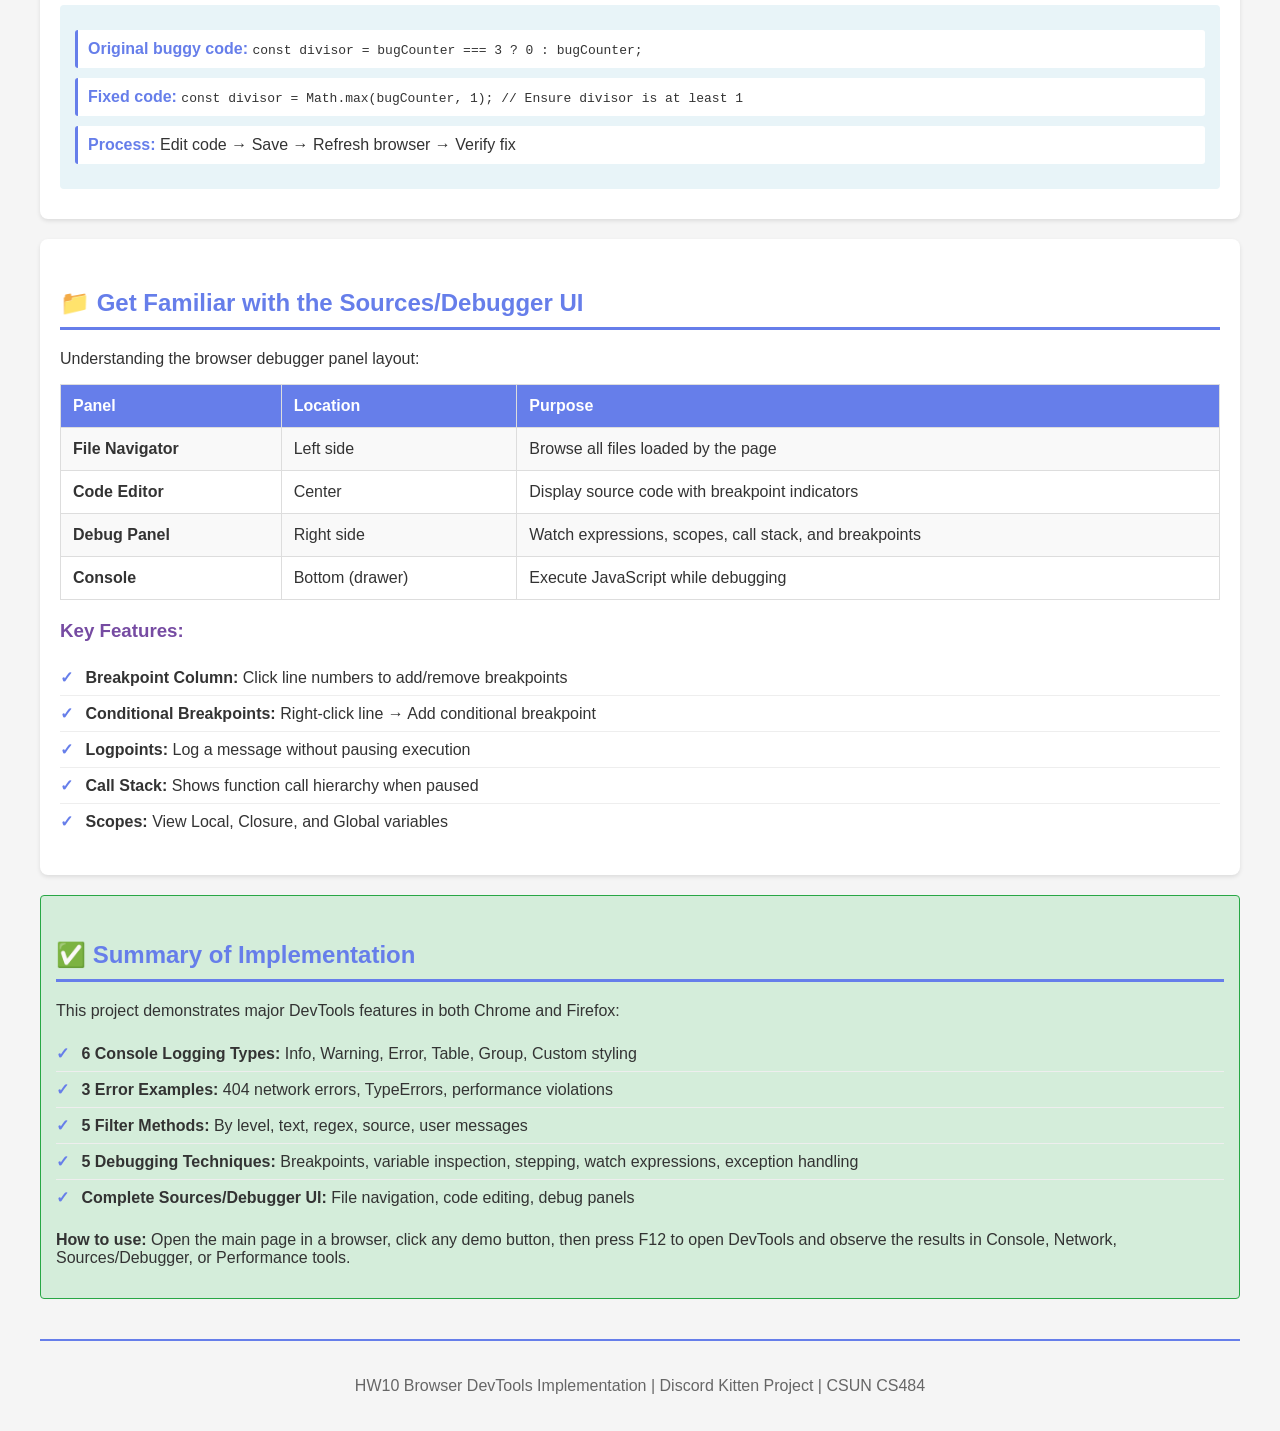
==== commit 1f9d0576: "firefox devtools" ====
--- a/assets/DEVTOOLS_GUIDE.html
+++ b/assets/DEVTOOLS_GUIDE.html
@@ -3,7 +3,7 @@
 <head>
     <meta charset="UTF-8">
     <meta name="viewport" content="width=device-width, initial-scale=1.0">
-    <title>HW10 Chrome DevTools Implementation Guide</title>
+    <title>HW10 Browser DevTools Implementation Guide</title>
     <style>
         body {
             font-family: 'Segoe UI', Tahoma, Geneva, Verdana, sans-serif;
@@ -137,8 +137,8 @@
 </head>
 <body>
     <header>
-        <h1>🛠️ HW10: Chrome DevTools Implementation Guide</h1>
-        <p>Comprehensive guide to all Chrome DevTools features implemented in the Discord Kitten project</p>
+        <h1>🛠️ HW10: Browser DevTools Implementation Guide</h1>
+        <p>Comprehensive guide to DevTools features implemented for both Chrome and Firefox in the Discord Kitten project</p>
     </header>
 
     <!-- 1. MESSAGE LOGGING SECTION -->
@@ -227,7 +227,7 @@
     <!-- 2. VIEW MESSAGES LOGGED BY BROWSER -->
     <div class="section">
         <h2>🔍 View Messages Logged by the Browser</h2>
-        <p>Chrome automatically logs errors and issues that occur in your application:</p>
+        <p>Modern browsers automatically log errors and issues that occur in your application:</p>
 
         <h3>2.1 Cause 404 Network Error</h3>
         <p>When you request a resource that doesn't exist on the server.</p>
@@ -271,7 +271,7 @@
     <!-- 3. FILTER MESSAGES -->
     <div class="section">
         <h2>🔎 Filter Messages</h2>
-        <p>Chrome DevTools provides powerful filtering capabilities in the Console:</p>
+        <p>Chrome and Firefox DevTools provide powerful filtering capabilities in the Console:</p>
 
         <h3>3.1 Filter by Log Level</h3>
         <p>Show only messages of a specific severity level.</p>
@@ -318,12 +318,12 @@
     <!-- 4. DEBUGGING & BREAKPOINTS -->
     <div class="section">
         <h2>🐛 Debugging & Breakpoints</h2>
-        <p>Chrome DevTools Sources panel allows you to pause and inspect code execution:</p>
+        <p>The Sources panel (Chrome) or Debugger panel (Firefox) allows you to pause and inspect code execution:</p>
 
         <h3>4.1 Set a Line-of-Code Breakpoint</h3>
         <p>Pause execution at a specific line to inspect state.</p>
         <div class="steps">
-            <div class="step"><strong>Step 1:</strong> Open DevTools (F12) → Sources tab</div>
+            <div class="step"><strong>Step 1:</strong> Open DevTools (F12) → Sources tab (Chrome) or Debugger tab (Firefox)</div>
             <div class="step"><strong>Step 2:</strong> Find the file: <code>script.js</code></div>
             <div class="step"><strong>Step 3:</strong> Click on a line number to set a breakpoint (blue dot appears)</div>
             <div class="step"><strong>Step 4:</strong> Click a demo button that triggers that code</div>
@@ -374,7 +374,7 @@
         <h3>4.4 Pause on Exception</h3>
         <p>Automatically pause when an error occurs.</p>
         <div class="steps">
-            <div class="step"><strong>Step 1:</strong> In DevTools Sources, look for pause icon (bottom-right)</div>
+            <div class="step"><strong>Step 1:</strong> In Sources/Debugger, look for the pause-on-exceptions control</div>
             <div class="step"><strong>Step 2:</strong> Click to select "Pause on uncaught exceptions"</div>
             <div class="step"><strong>Step 3:</strong> Click "Pause on Exception" button in the app</div>
             <div class="step"><strong>Result:</strong> Execution pauses at the exact line that throws</div>
@@ -402,10 +402,10 @@
         </div>
     </div>
 
-    <!-- 5. SOURCES UI -->
+    <!-- 5. SOURCES/DEBUGGER UI -->
     <div class="section">
-        <h2>📁 Get Familiar with the Sources UI</h2>
-        <p>Understanding the Sources panel layout:</p>
+        <h2>📁 Get Familiar with the Sources/Debugger UI</h2>
+        <p>Understanding the browser debugger panel layout:</p>
 
         <table>
             <tr>
@@ -448,19 +448,19 @@
     <!-- SUMMARY -->
     <div class="summary-box">
         <h2>✅ Summary of Implementation</h2>
-        <p>This project demonstrates all major Chrome DevTools features:</p>
+        <p>This project demonstrates major DevTools features in both Chrome and Firefox:</p>
         <ul class="feature-list">
             <li><strong>6 Console Logging Types:</strong> Info, Warning, Error, Table, Group, Custom styling</li>
             <li><strong>3 Error Examples:</strong> 404 network errors, TypeErrors, performance violations</li>
             <li><strong>5 Filter Methods:</strong> By level, text, regex, source, user messages</li>
             <li><strong>5 Debugging Techniques:</strong> Breakpoints, variable inspection, stepping, watch expressions, exception handling</li>
-            <li><strong>Complete Sources UI:</strong> File navigation, code editing, debug panels</li>
-        </ul>
-        <p><strong>How to use:</strong> Open the main page in a browser, click any demo button, then press F12 to open DevTools and observe the results in the Console, Network, Sources, or Performance tabs.</p>
+            <li><strong>Complete Sources/Debugger UI:</strong> File navigation, code editing, debug panels</li>
+        </ul>
+        <p><strong>How to use:</strong> Open the main page in a browser, click any demo button, then press F12 to open DevTools and observe the results in Console, Network, Sources/Debugger, or Performance tools.</p>
     </div>
 
     <footer style="margin-top: 40px; padding-top: 20px; border-top: 2px solid #667eea; text-align: center; color: #666;">
-        <p>HW10 Chrome DevTools Implementation | Discord Kitten Project | CSUN CS484</p>
+        <p>HW10 Browser DevTools Implementation | Discord Kitten Project | CSUN CS484</p>
     </footer>
 </body>
 </html>
